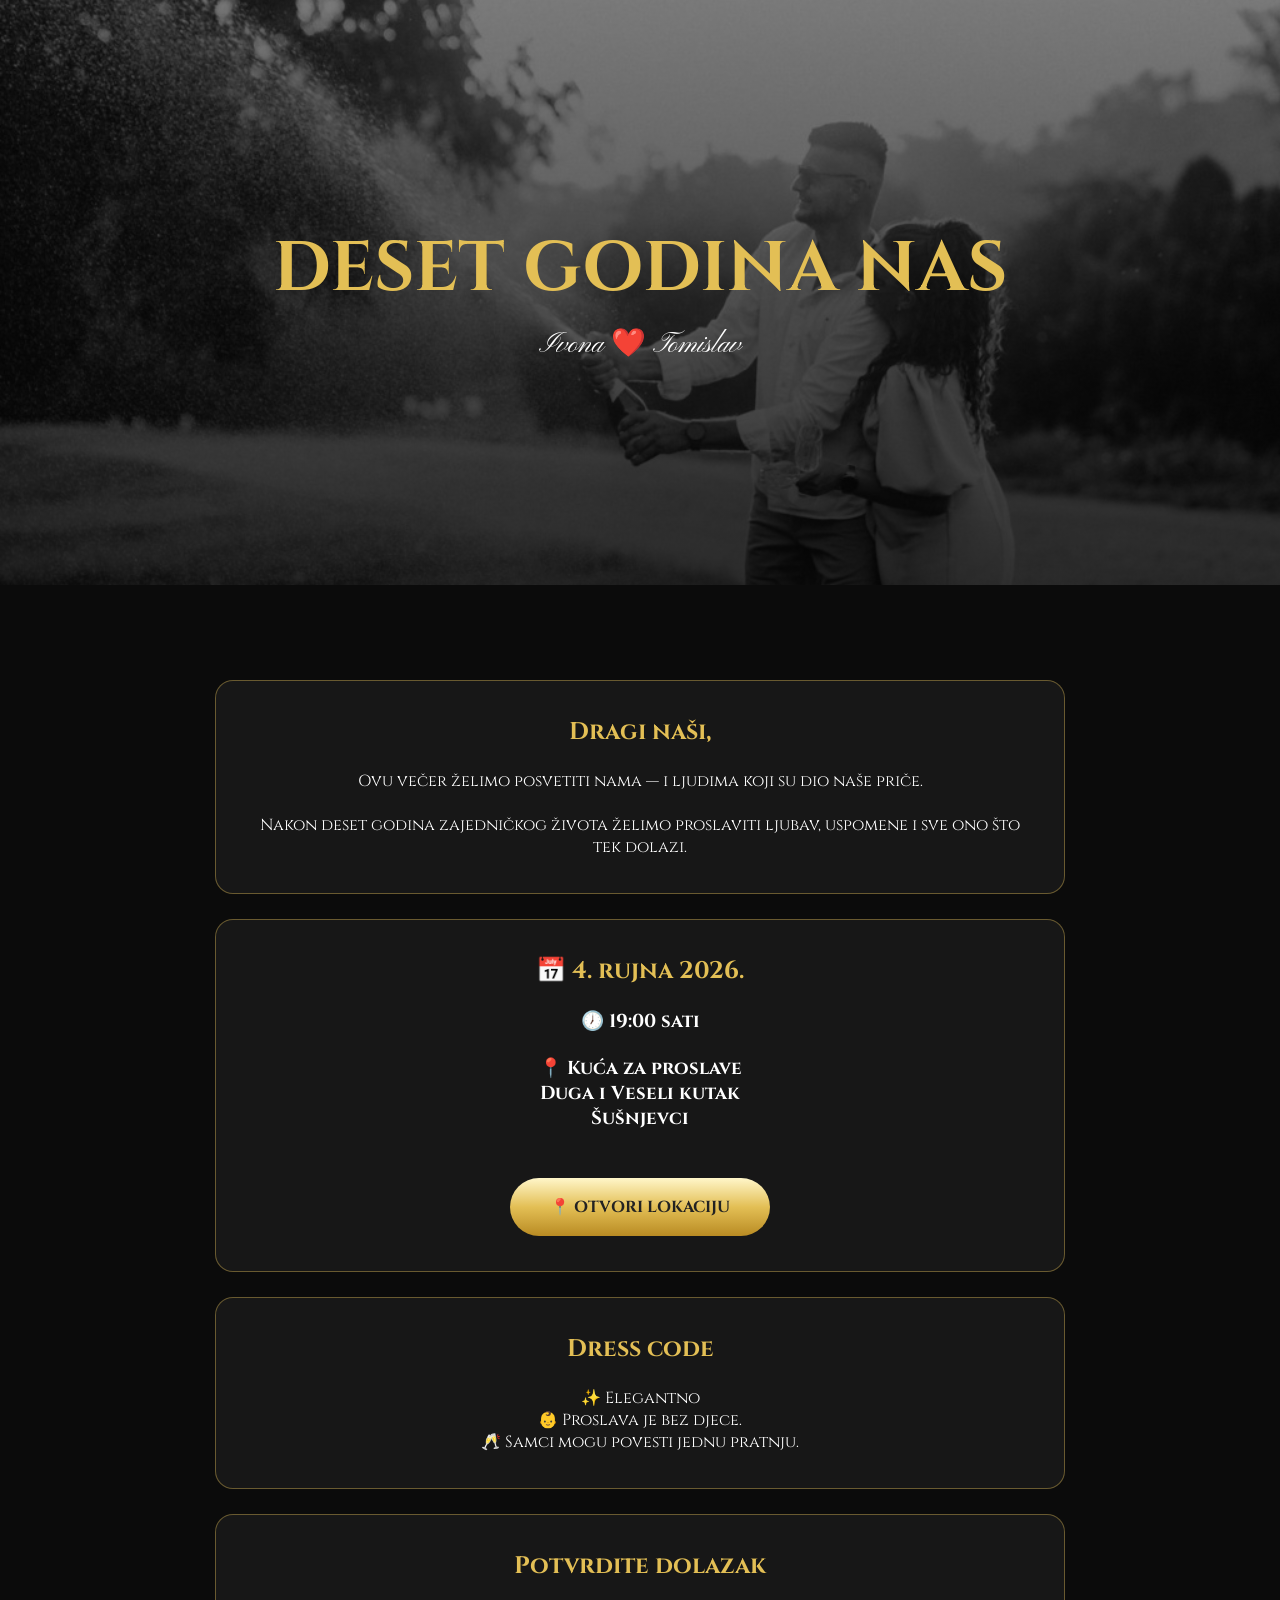
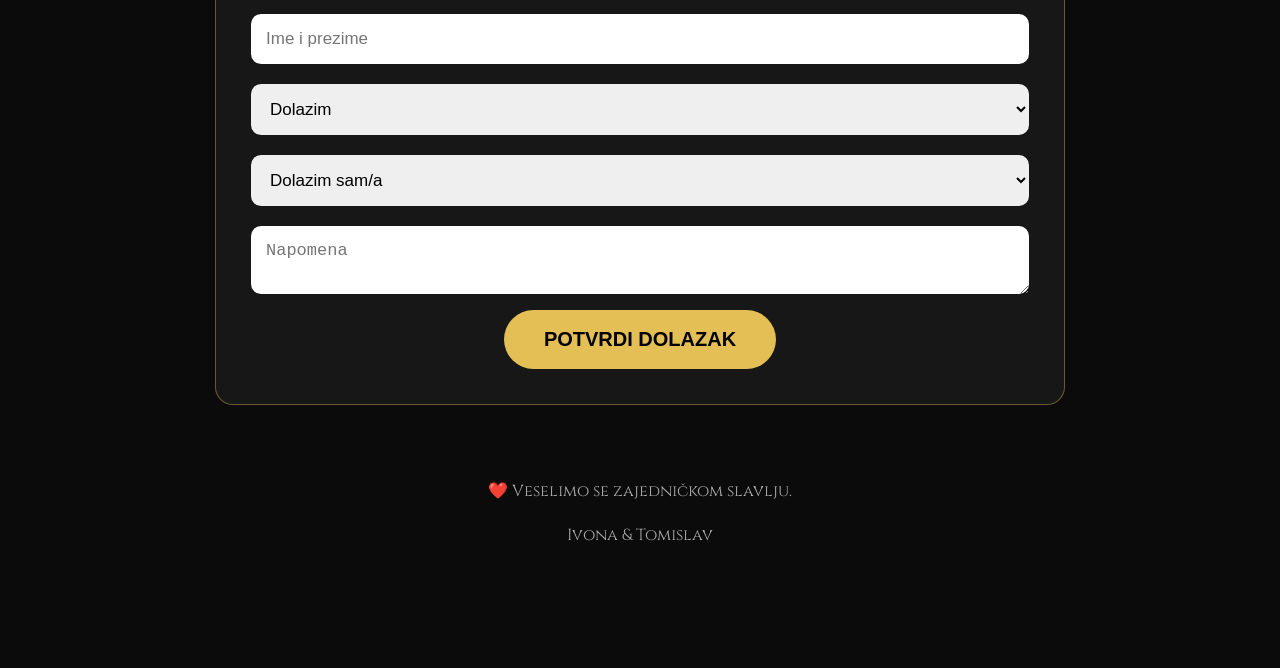
==== pozivnica.html @ b15bad7b "Create pozivnica.html" ====
<!DOCTYPE html>
<html lang="hr">
<head>
<meta charset="UTF-8">
<meta name="viewport" content="width=device-width, initial-scale=1.0">

<title>Ivona & Tomislav</title>

<link href="https://fonts.googleapis.com/css2?family=Cinzel:wght@400;600;700&family=Pinyon+Script&display=swap" rel="stylesheet">

<style>

*{
margin:0;
padding:0;
box-sizing:border-box;
}

body{
background:#0b0b0b;
color:white;
font-family:'Cinzel',serif;
}

header{

height:65vh;

background:
linear-gradient(rgba(0,0,0,.45),rgba(0,0,0,.75)),
url("naslovna.jpg");

background-size:cover;
background-position:center;

display:flex;

justify-content:center;

align-items:center;

text-align:center;

padding:20px;

}

h1{

font-size:70px;

color:#e3bf55;

}

.subtitle{

font-size:28px;

font-family:'Pinyon Script',cursive;

margin-top:10px;

}

section{

max-width:900px;

margin:auto;

padding:70px 25px;

text-align:center;

}

.gold{

color:#e3bf55;

}

.card{

background:#171717;

border:1px solid rgba(227,191,85,.4);

border-radius:18px;

padding:35px;

margin:25px 0;

}

.button{

display:inline-block;

margin-top:25px;

padding:18px 40px;

background:linear-gradient(180deg,#fff6c9,#e3bf55,#b98b23);

color:#222;

text-decoration:none;

font-weight:bold;

border-radius:50px;

}

.count{

font-size:32px;

color:#e3bf55;

margin-top:20px;

}

input,select,textarea{

width:100%;

padding:15px;

margin:10px 0;

border-radius:10px;

border:none;

font-size:17px;

}

button{

padding:18px 40px;

background:#e3bf55;

border:none;

border-radius:50px;

font-size:20px;

font-weight:bold;

cursor:pointer;

}

footer{

padding:50px;

text-align:center;

color:#aaa;

}

</style>

</head>

<body>

<header>

<div>

<h1>DESET GODINA NAS</h1>

<div class="subtitle">

Ivona ❤️ Tomislav

</div>

</div>

</header>

<section>

<div class="card">

<h2 class="gold">Dragi naši,</h2>

<br>

<p>

Ovu večer želimo posvetiti nama —

i ljudima koji su dio naše priče.

</p>

<br>

<p>

Nakon deset godina zajedničkog života

želimo proslaviti ljubav,

uspomene i sve ono što tek dolazi.

</p>

</div>

<div class="card">

<h2 class="gold">

📅 4. rujna 2026.

</h2>

<br>

<h3>

🕖 19:00 sati

</h3>

<br>

<h3>

📍 Kuća za proslave

<br>

Duga i Veseli kutak

<br>

Šušnjevci

</h3>

<br>

<a class="button"

href="https://maps.app.goo.gl/kVGua7w5Pyuj1Esq9?g_st=ac"

target="_blank">

📍 OTVORI LOKACIJU

</a>

</div>

<div class="card">

<h2 class="gold">

Dress code

</h2>

<br>

<p>

✨ Elegantno

</p>

<p>

👶 Proslava je bez djece.

</p>

<p>

🥂 Samci mogu povesti jednu pratnju.

</p>

</div>

<div class="card">

<h2 class="gold">

Potvrdite dolazak

</h2>

<br>

<input placeholder="Ime i prezime">

<select>

<option>Dolazim</option>

<option>Ne dolazim</option>

</select>

<select>

<option>Dolazim sam/a</option>

<option>Dolazim s pratnjom</option>

</select>

<textarea placeholder="Napomena"></textarea>

<br>

<button>

POTVRDI DOLAZAK

</button>

</div>

<footer>

❤️

Veselimo se zajedničkom slavlju.

<br><br>

Ivona & Tomislav

</footer>

</section>

</body>

</html>
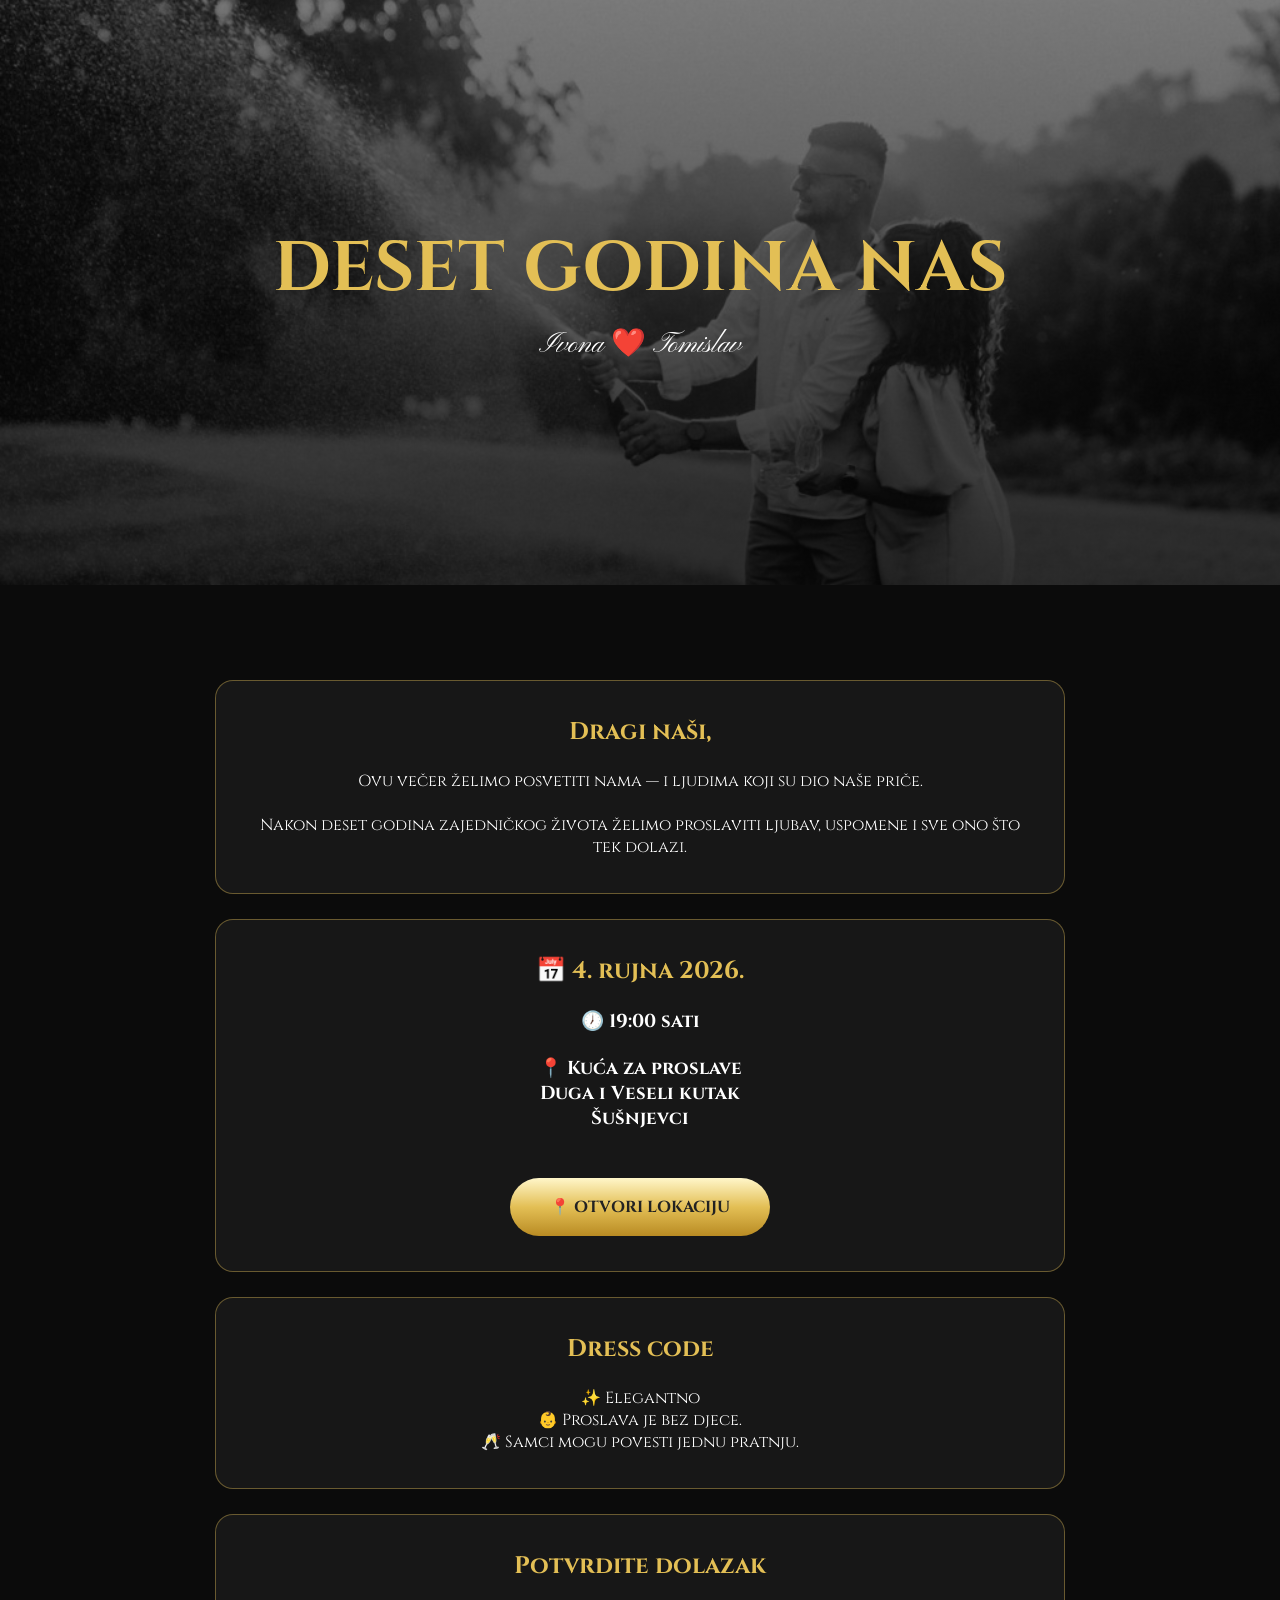
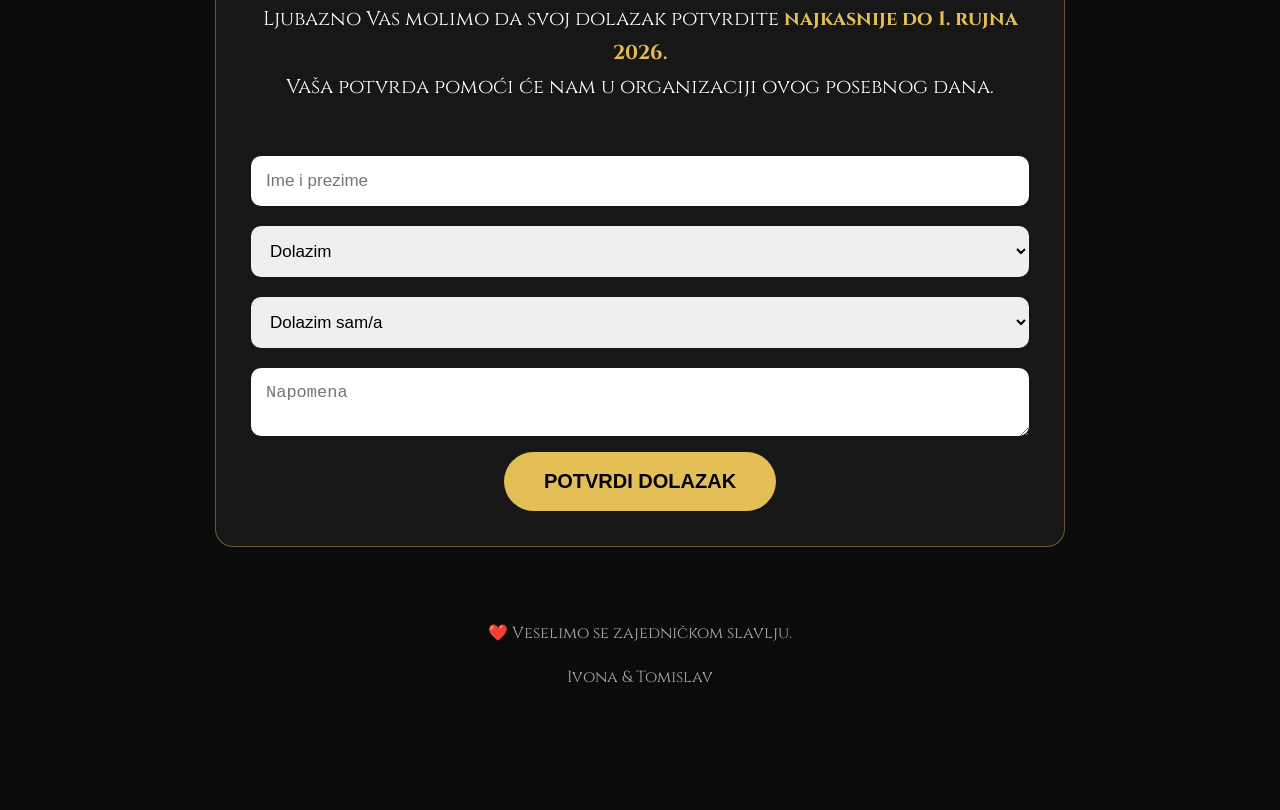
==== commit 2aa50b6a: "Update pozivnica.html" ====
--- a/pozivnica.html
+++ b/pozivnica.html
@@ -300,11 +300,15 @@
 <div class="card">
 
 <h2 class="gold">
-
 Potvrdite dolazak
-
 </h2>
 
+<p style="margin:20px 0;font-size:20px;line-height:1.7;color:#ffffff;">
+Ljubazno Vas molimo da svoj dolazak potvrdite
+<strong style="color:#e3bf55;">najkasnije do 1. rujna 2026.</strong><br>
+Vaša potvrda pomoći će nam u organizaciji ovog posebnog dana.
+</p>
+
 <br>
 
 <input placeholder="Ime i prezime">
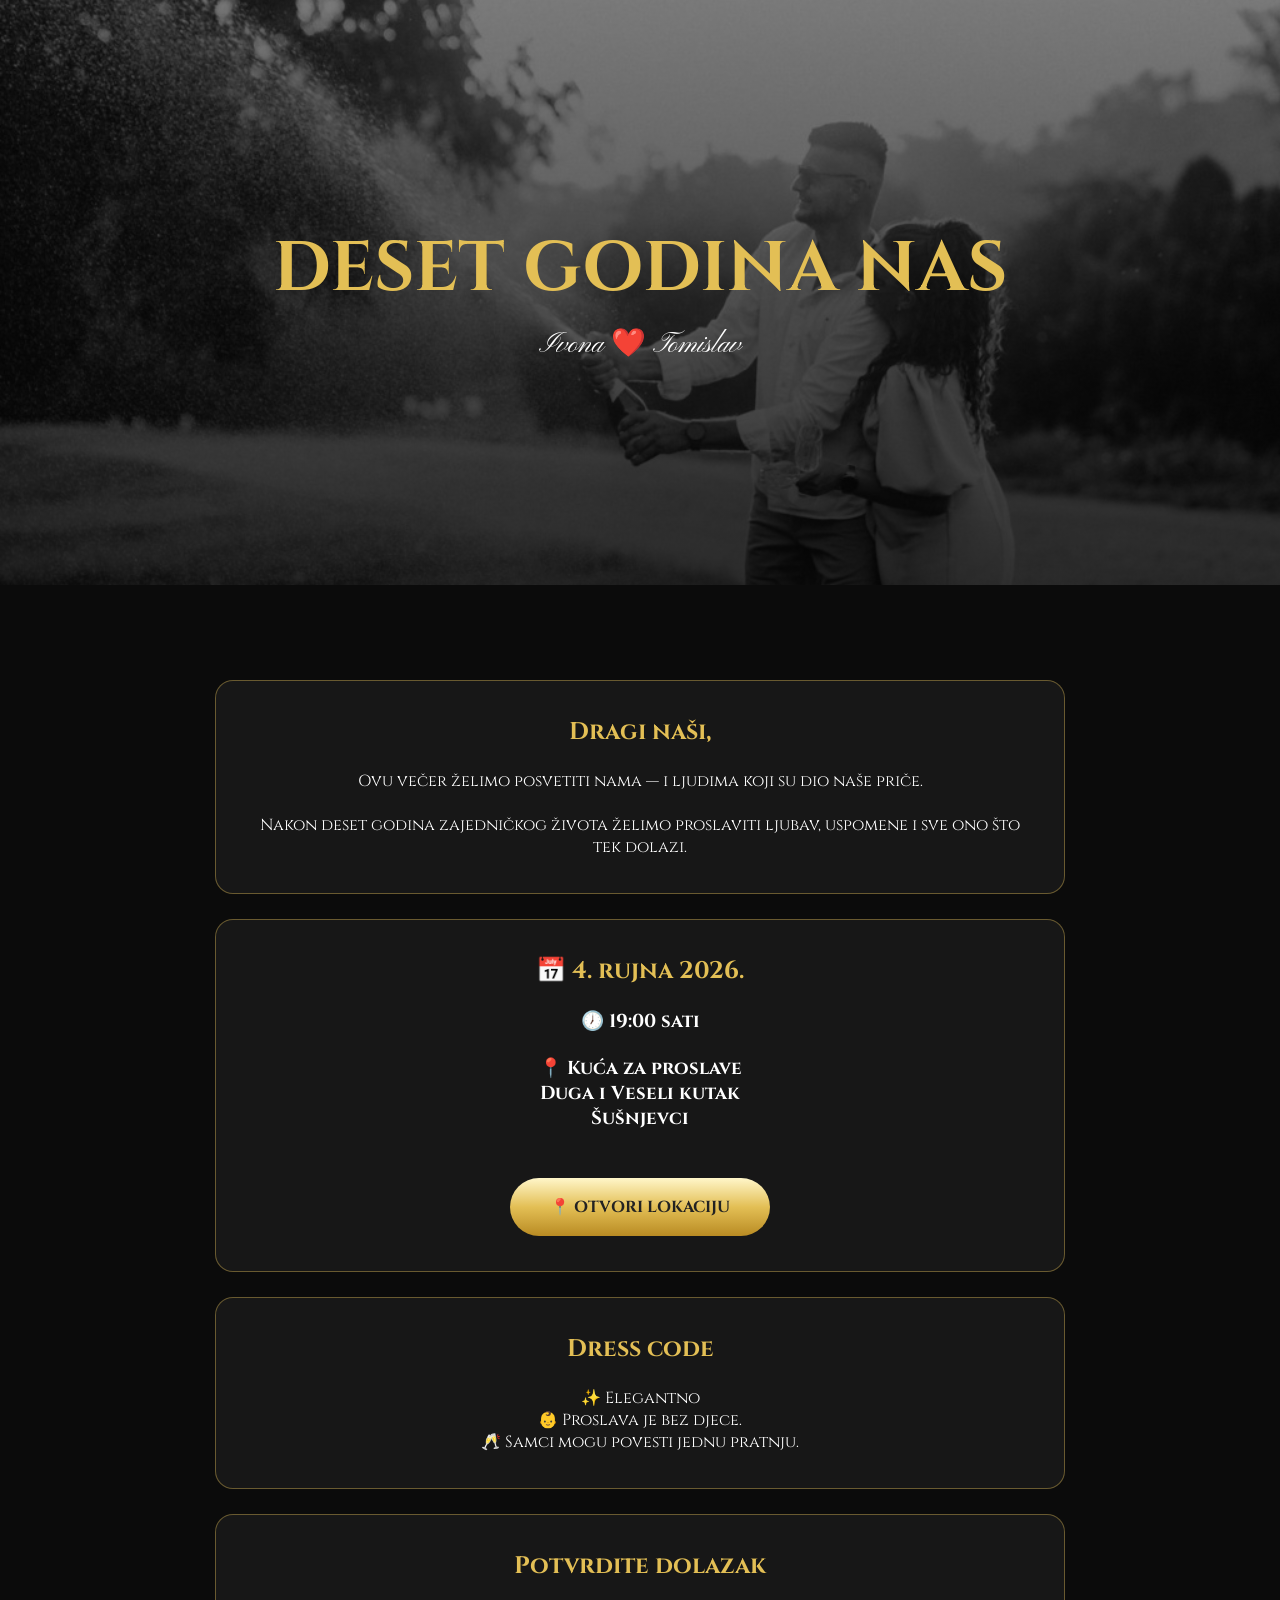
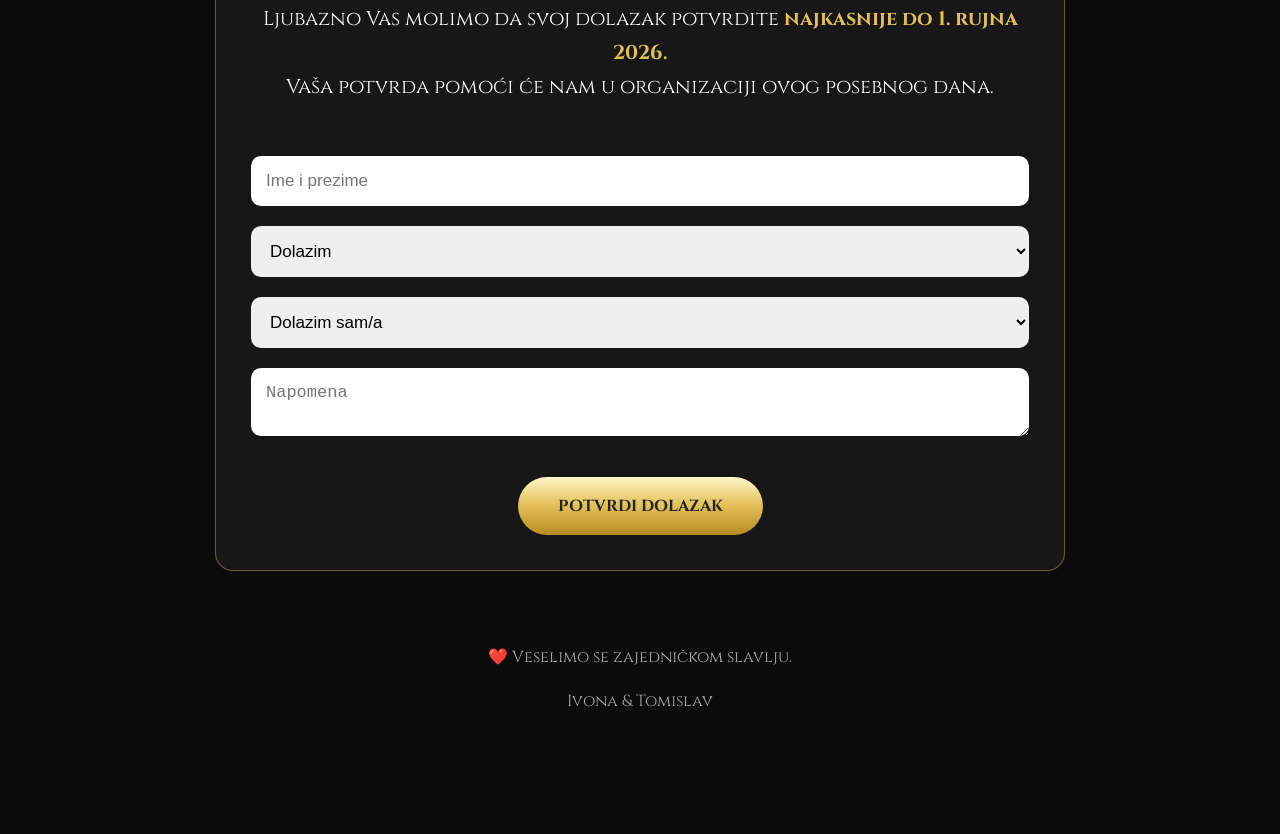
==== commit 4d493f90: "Update pozivnica.html" ====
--- a/pozivnica.html
+++ b/pozivnica.html
@@ -333,12 +333,9 @@
 
 <br>
 
-<button>
-
+<a href="https://docs.google.com/forms/d/e/1FAIpQLSf59scuYfOVaJX2j_07gKV-7ON_PH3ooZ1Xyr1EQ-JX_CDUCQ/viewform" target="_blank" class="button">
 POTVRDI DOLAZAK
-
-</button>
-
+</a>
 </div>
 
 <footer>
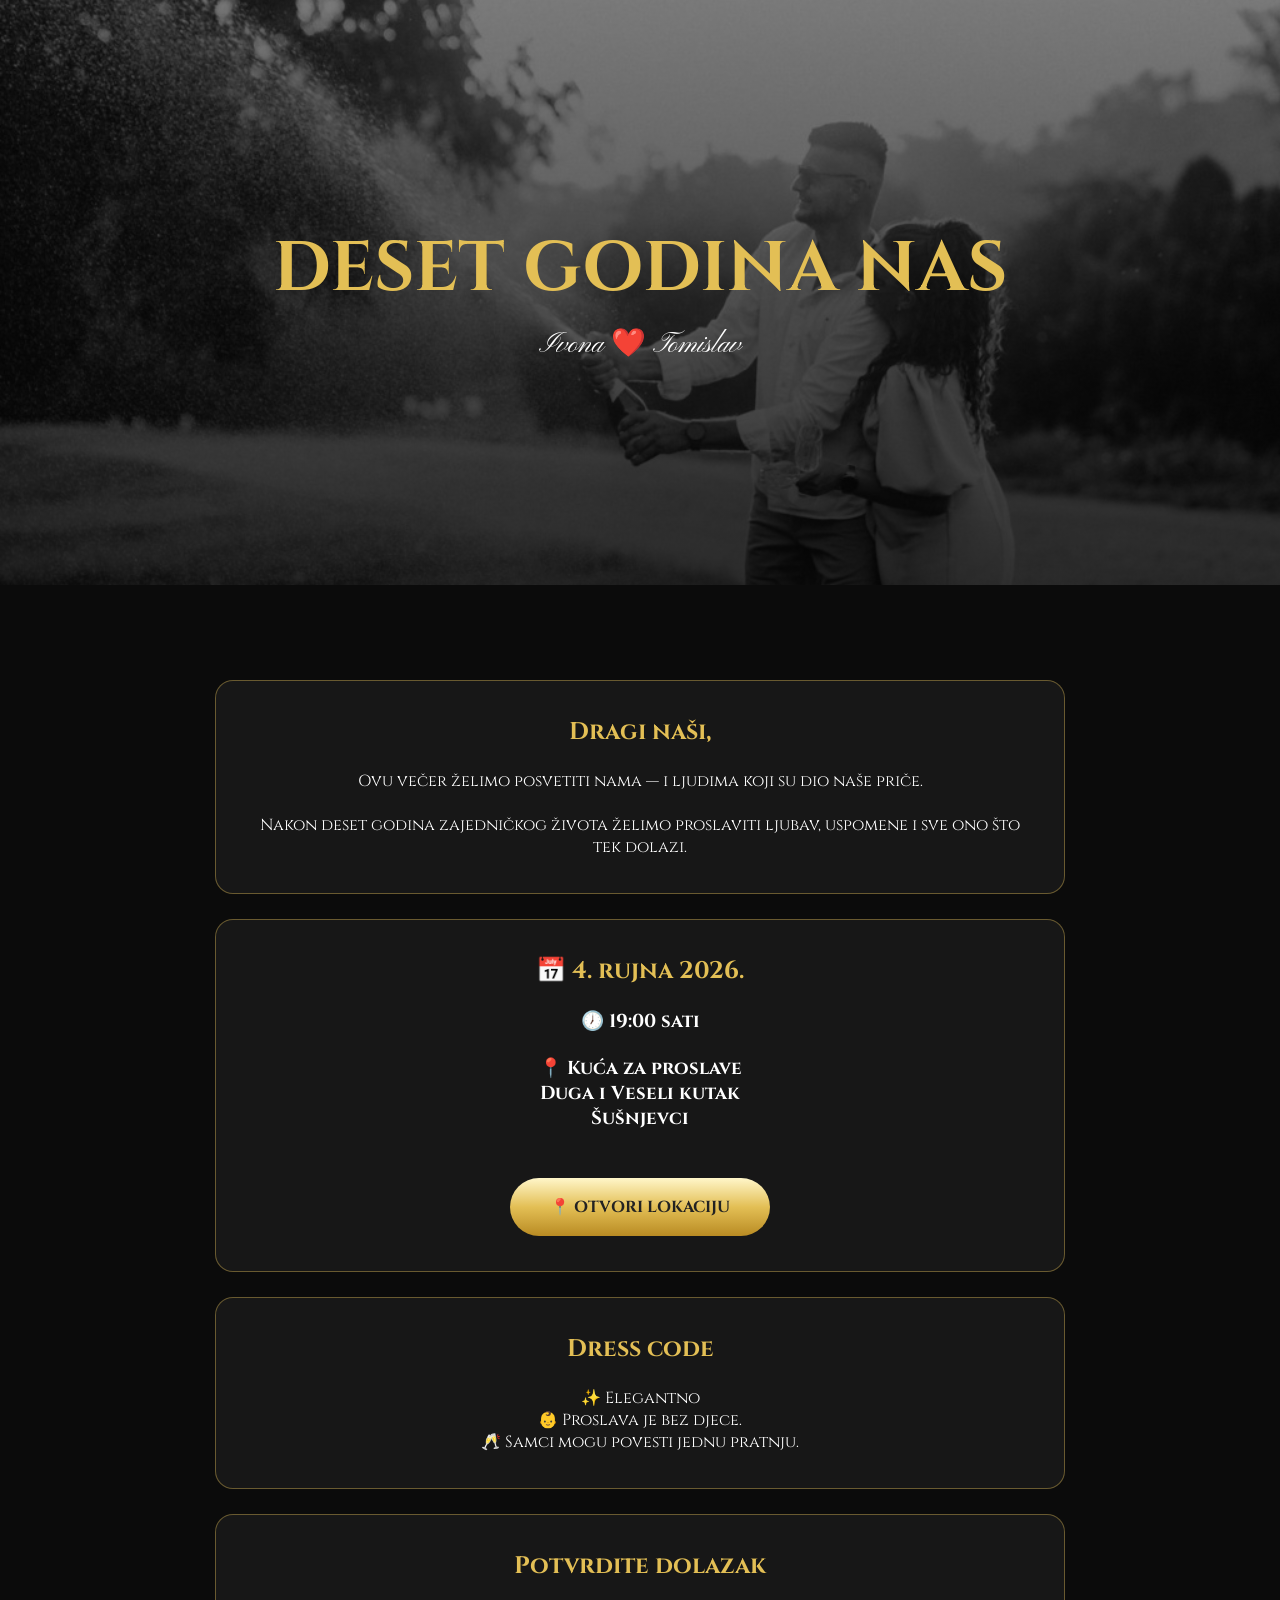
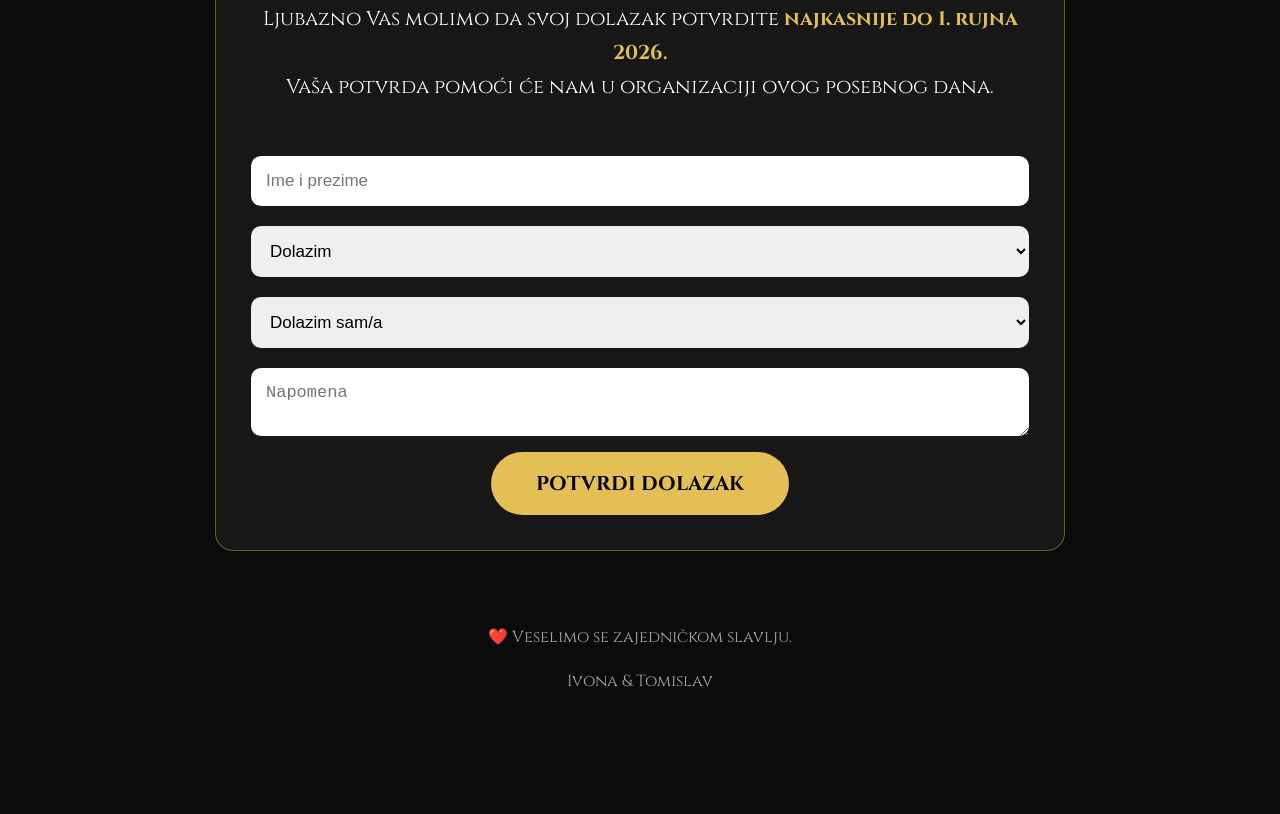
==== commit 889b0774: "Update pozivnica.html" ====
--- a/pozivnica.html
+++ b/pozivnica.html
@@ -333,7 +333,7 @@
 
 <br>
 
-<a href="https://docs.google.com/forms/d/e/1FAIpQLSf59scuYfOVaJX2j_07gKV-7ON_PH3ooZ1Xyr1EQ-JX_CDUCQ/viewform" target="_blank" class="button">
+<a href="https://docs.google.com/forms/d/e/1FAIpQLSf59scuYfOVaJX2j_07gKV-7ON_PH3ooZ1Xyr1EQ-JX_CDUCQ/viewform" target="_blank" style="display:inline-block;padding:18px 45px;background:#e3bf55;color:#000;text-decoration:none;border-radius:50px;font-weight:bold;font-size:20px;">
 POTVRDI DOLAZAK
 </a>
 </div>
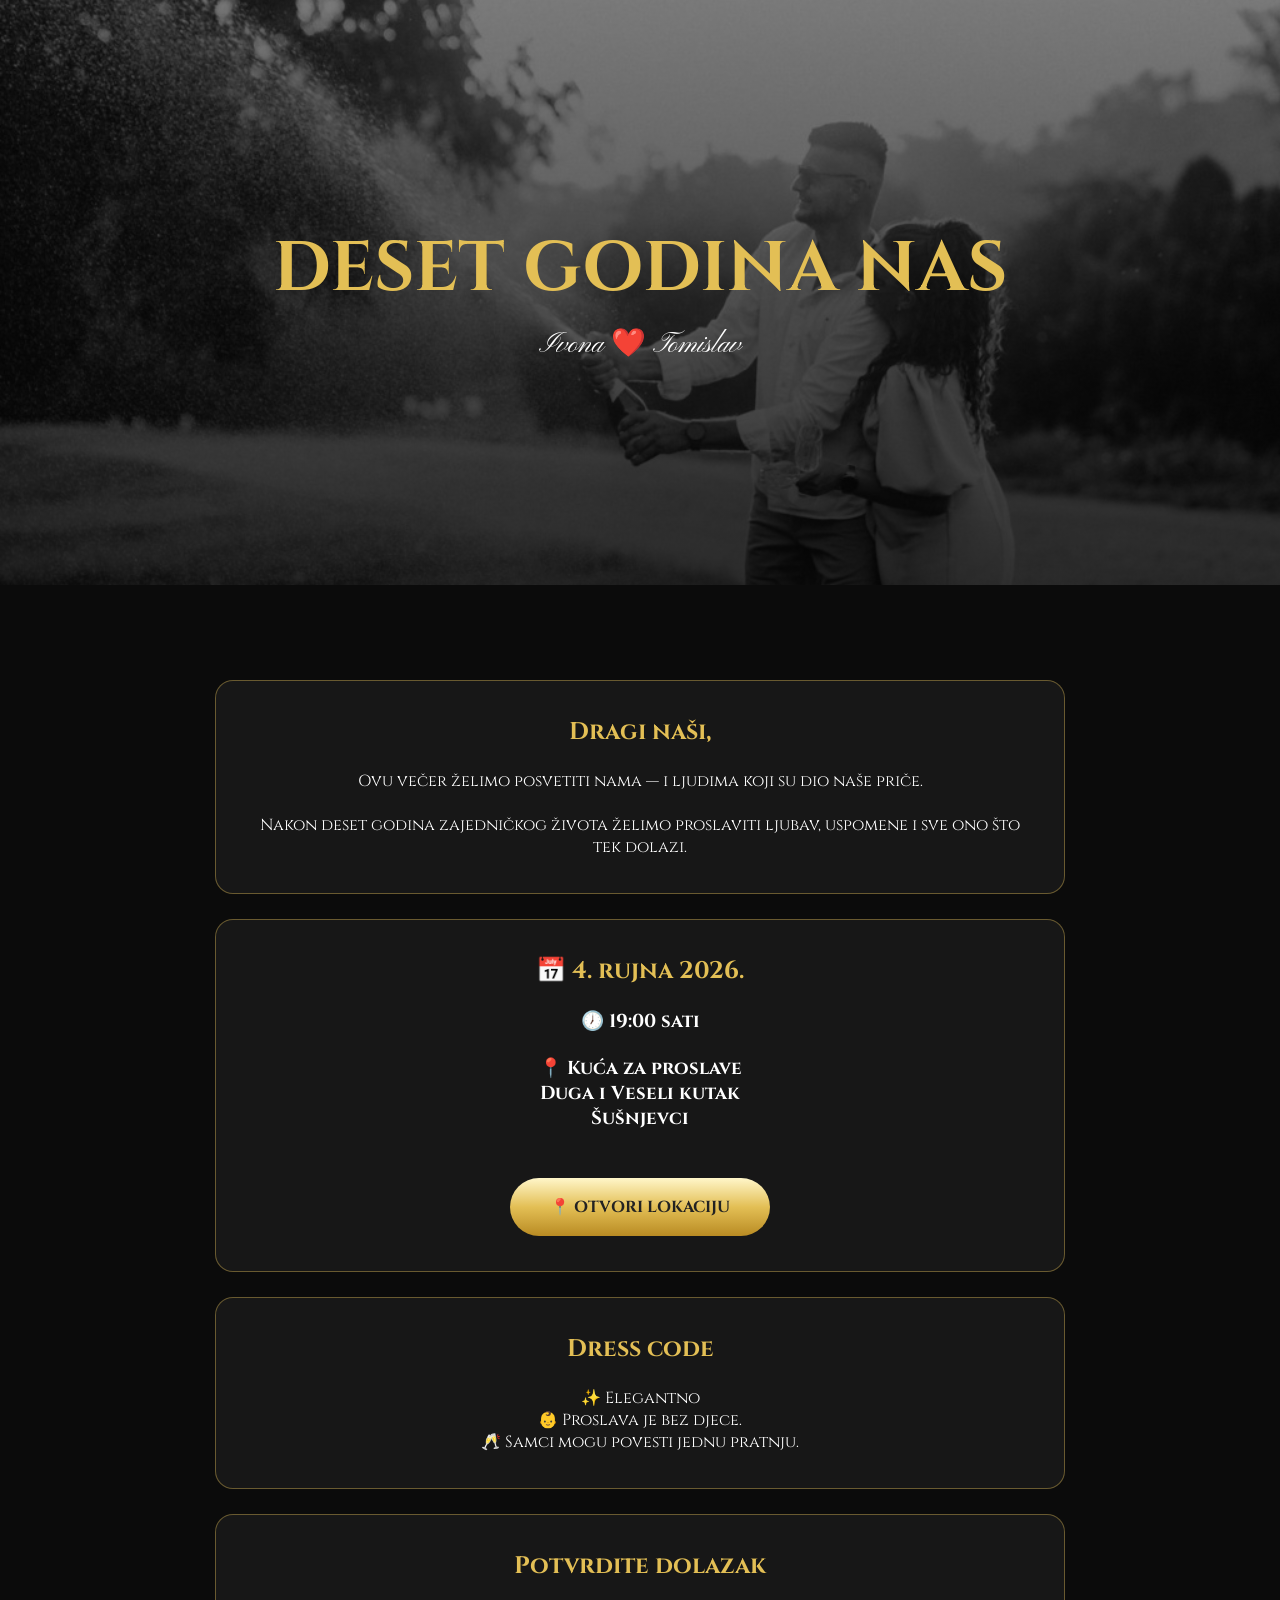
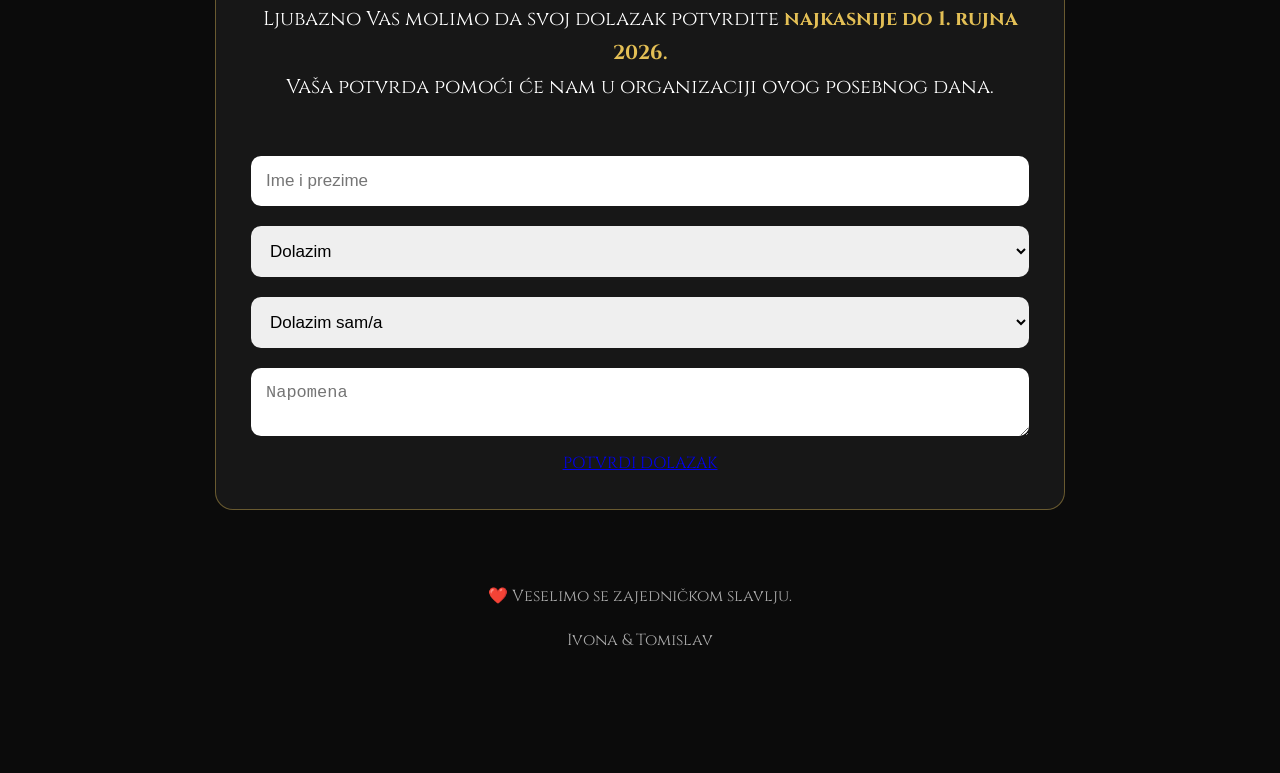
==== commit 482a9248: "Update pozivnica.html" ====
--- a/pozivnica.html
+++ b/pozivnica.html
@@ -333,7 +333,7 @@
 
 <br>
 
-<a href="https://docs.google.com/forms/d/e/1FAIpQLSf59scuYfOVaJX2j_07gKV-7ON_PH3ooZ1Xyr1EQ-JX_CDUCQ/viewform" target="_blank" style="display:inline-block;padding:18px 45px;background:#e3bf55;color:#000;text-decoration:none;border-radius:50px;font-weight:bold;font-size:20px;">
+<a href="https://docs.google.com/forms/d/e/1FAIpQLSf59scuYfOVaJX2j_07gKV-7ON_PH3ooZ1Xyr1EQ-JX_CDUCQ/viewform?usp=publish-editor" target="_blank">
 POTVRDI DOLAZAK
 </a>
 </div>
